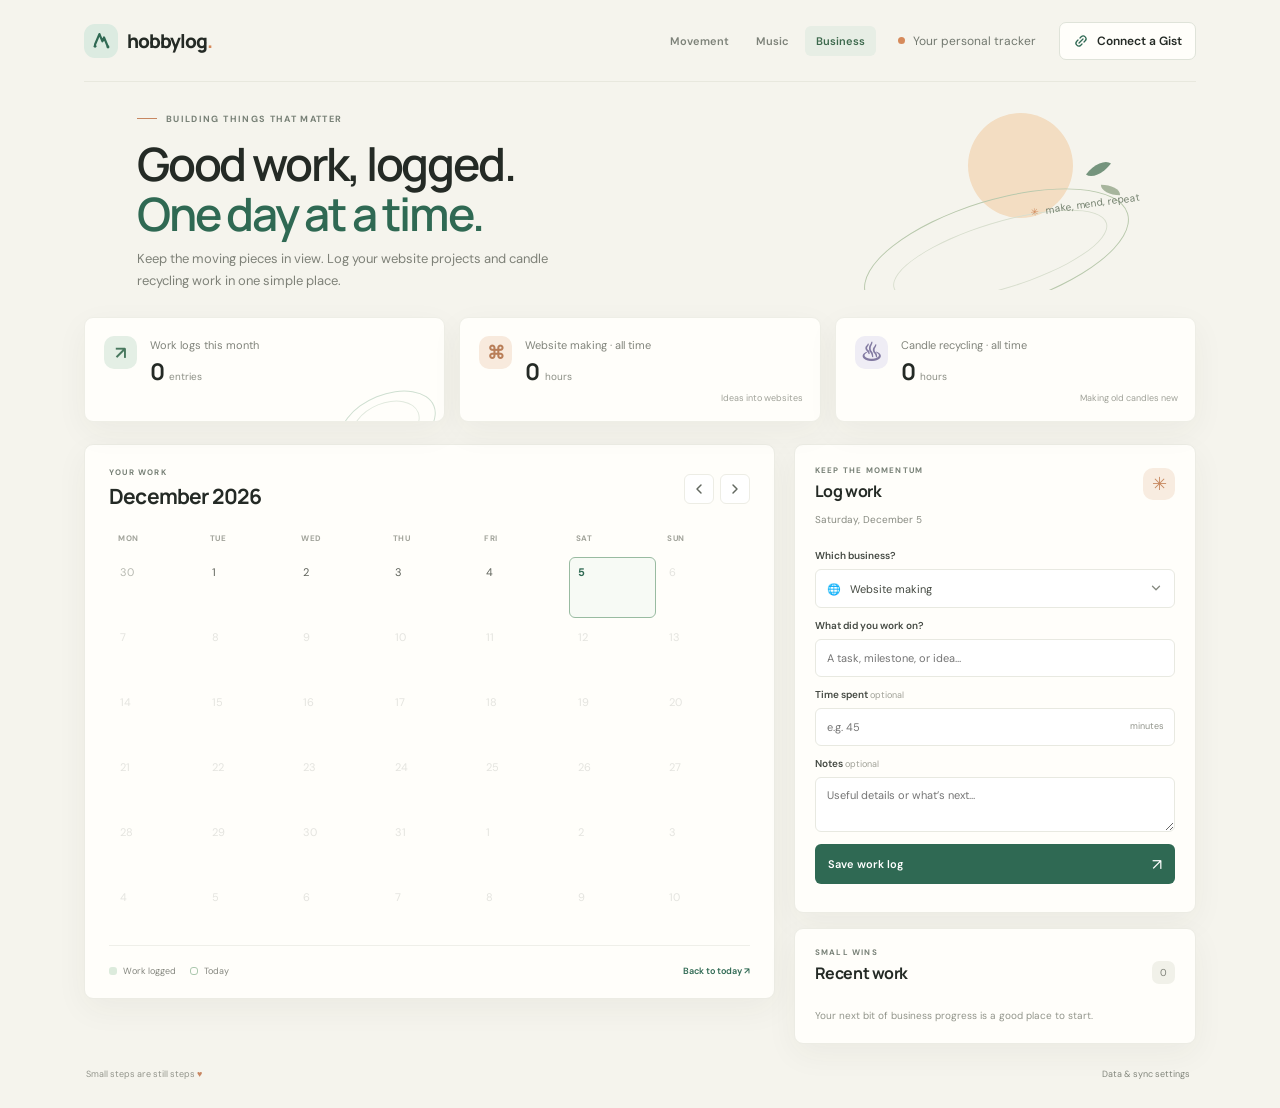
==== business.html @ 2e790e14 "Add Hobbylog tracker pages Co-authored-by: Copilot <223556219+Copilot@users.noreply.github.com>" ====
<!doctype html>
<html lang="en">
  <head>
    <meta charset="utf-8">
    <meta name="viewport" content="width=device-width, initial-scale=1">
    <meta name="theme-color" content="#f5f4ed">
    <meta name="description" content="Keep a simple work log for your businesses.">
    <title>Business log — Hobbylog</title>
    <link rel="preconnect" href="https://fonts.googleapis.com">
    <link rel="preconnect" href="https://fonts.gstatic.com" crossorigin>
    <link href="https://fonts.googleapis.com/css2?family=DM+Sans:wght@400;500;600;700&family=Manrope:wght@400;500;600;700;800&display=swap" rel="stylesheet">
    <link rel="stylesheet" href="styles.css">
    <script src="storage.js" defer></script>
    <script src="business.js" defer></script>
  </head>
  <body>
    <div class="page-shell">
      <header class="topbar">
        <a class="brand" href="index.html" aria-label="Hobbylog home">
          <span class="brand-mark" aria-hidden="true">
            <svg viewBox="0 0 32 32" fill="none">
              <path d="M7 21.5 13.2 7l4.1 10.1 2.2-5.3L25 25" stroke="currentColor" stroke-width="3" stroke-linecap="round" stroke-linejoin="round"/>
              <circle cx="7" cy="24" r="2" fill="currentColor"/>
              <circle cx="25" cy="25" r="2" fill="currentColor"/>
            </svg>
          </span>
          <span>hobbylog<span class="brand-dot">.</span></span>
        </a>
        <nav class="main-nav" aria-label="Hobby trackers">
          <a class="nav-link" href="index.html">Movement</a>
          <a class="nav-link" href="music.html">Music</a>
          <a class="nav-link is-active" href="business.html" aria-current="page">Business</a>
        </nav>
        <div class="topbar-right">
          <span class="local-badge"><span></span> Your personal tracker</span>
          <button class="connection-button" id="open-settings" type="button">
            <svg viewBox="0 0 20 20" fill="none" aria-hidden="true">
              <path d="M7.5 12.5 12.5 7.5M6.25 8.75l-1.5 1.5a3.536 3.536 0 0 0 5 5l1.5-1.5M13.75 11.25l1.5-1.5a3.536 3.536 0 0 0-5-5l-1.5 1.5" stroke="currentColor" stroke-width="1.6" stroke-linecap="round"/>
            </svg>
            <span id="connection-label">Connect a Gist</span>
          </button>
        </div>
      </header>

      <main>
        <section class="intro business-intro">
          <div class="intro-copy">
            <div class="eyebrow"><span class="eyebrow-line"></span> BUILDING THINGS THAT MATTER</div>
            <h1>Good work, logged.<br><span>One day at a time.</span></h1>
            <p>Keep the moving pieces in view. Log your website projects and candle recycling work in one simple place.</p>
          </div>
          <div class="intro-art business-art" aria-hidden="true">
            <div class="sun"></div>
            <div class="art-path"></div>
            <div class="art-caption"><span class="sparkle">✳</span> make, mend, repeat</div>
            <div class="art-leaf leaf-one"></div>
            <div class="art-leaf leaf-two"></div>
          </div>
        </section>

        <section class="stats-grid" aria-label="Business work log stats">
          <article class="stat-card stat-month">
            <span class="stat-icon mint-icon" aria-hidden="true">↗</span>
            <div>
              <p class="stat-label">Work logs this month</p>
              <p class="stat-value"><span id="month-count">0</span><span class="stat-unit">entries</span></p>
            </div>
            <div class="stat-decoration" aria-hidden="true"></div>
          </article>
          <article class="stat-card">
            <span class="stat-icon peach-icon" aria-hidden="true">⌘</span>
            <div>
              <p class="stat-label">Website making · all time</p>
              <p class="stat-value"><span id="website-hours">0</span><span class="stat-unit">hours</span></p>
            </div>
            <span class="stat-note">Ideas into websites</span>
          </article>
          <article class="stat-card">
            <span class="stat-icon lavender-icon" aria-hidden="true">♨</span>
            <div>
              <p class="stat-label">Candle recycling · all time</p>
              <p class="stat-value"><span id="candle-hours">0</span><span class="stat-unit">hours</span></p>
            </div>
            <span class="stat-note">Making old candles new</span>
          </article>
        </section>

        <section class="tracker-layout" aria-label="Business work log">
          <div class="calendar-card">
            <div class="calendar-heading">
              <div>
                <p class="section-kicker">YOUR WORK</p>
                <h2 id="month-heading"></h2>
              </div>
              <div class="month-controls">
                <button class="icon-button" id="previous-month" type="button" aria-label="Previous month">
                  <svg viewBox="0 0 20 20" fill="none" aria-hidden="true"><path d="m12.5 15-5-5 5-5" stroke="currentColor" stroke-width="1.8" stroke-linecap="round" stroke-linejoin="round"/></svg>
                </button>
                <button class="icon-button" id="next-month" type="button" aria-label="Next month">
                  <svg viewBox="0 0 20 20" fill="none" aria-hidden="true"><path d="m7.5 15 5-5-5-5" stroke="currentColor" stroke-width="1.8" stroke-linecap="round" stroke-linejoin="round"/></svg>
                </button>
              </div>
            </div>
            <div class="calendar-weekdays" aria-hidden="true">
              <span>MON</span><span>TUE</span><span>WED</span><span>THU</span><span>FRI</span><span>SAT</span><span>SUN</span>
            </div>
            <div class="calendar-grid" id="calendar-grid" role="grid" aria-label="Business work calendar"></div>
            <div class="calendar-footer">
              <span class="legend"><span class="legend-dot practice-dot"></span> Work logged</span>
              <span class="legend"><span class="legend-dot today-dot"></span> Today</span>
              <button class="text-button" id="back-to-today" type="button">Back to today <span aria-hidden="true">↗</span></button>
            </div>
          </div>

          <aside class="log-column">
            <section class="log-card business-log-card">
              <div class="log-card-top">
                <div>
                  <p class="section-kicker">KEEP THE MOMENTUM</p>
                  <h2>Log work</h2>
                </div>
                <span class="log-sparkle" aria-hidden="true">✳</span>
              </div>
              <p class="selected-date" id="selected-date"></p>
              <form id="business-form">
                <label for="business-type">Which business?</label>
                <div class="select-wrap">
                  <select id="business-type" name="business">
                    <option value="websites">🌐 &nbsp; Website making</option>
                    <option value="candles">🕯️ &nbsp; Candle recycling</option>
                  </select>
                  <svg viewBox="0 0 16 16" fill="none" aria-hidden="true"><path d="m4 6 4 4 4-4" stroke="currentColor" stroke-width="1.5" stroke-linecap="round" stroke-linejoin="round"/></svg>
                </div>
                <label for="task">What did you work on?</label>
                <input class="business-text-input" id="task" name="task" type="text" maxlength="140" placeholder="A task, milestone, or idea…" required>
                <label for="duration">Time spent <span class="optional-label">optional</span></label>
                <div class="duration-field">
                  <input id="duration" name="duration" type="number" min="1" max="600" step="1" placeholder="e.g. 45">
                  <span>minutes</span>
                </div>
                <label for="notes">Notes <span class="optional-label">optional</span></label>
                <textarea id="notes" name="notes" rows="2" maxlength="300" placeholder="Useful details or what’s next…"></textarea>
                <button class="save-button" type="submit"><span>Save work log</span><span aria-hidden="true">↗</span></button>
              </form>
              <div class="log-feedback" id="business-feedback" role="status" aria-live="polite"></div>
            </section>

            <section class="recent-card">
              <div class="recent-heading">
                <div>
                  <p class="section-kicker">SMALL WINS</p>
                  <h2>Recent work</h2>
                </div>
                <span class="recent-count" id="recent-count">0</span>
              </div>
              <div class="recent-list" id="recent-list"></div>
            </section>
          </aside>
        </section>

        <footer class="page-footer">
          <span>Small steps are still steps <span class="footer-heart">♥</span></span>
          <button class="footer-settings" id="footer-settings" type="button">Data &amp; sync settings</button>
        </footer>
      </main>
    </div>

    <dialog class="settings-dialog" id="settings-dialog" aria-labelledby="settings-title">
      <form class="settings-form" id="settings-form">
        <div class="dialog-heading">
          <div>
            <p class="section-kicker">YOUR DATA, YOUR WAY</p>
            <h2 id="settings-title">Connect a GitHub Gist</h2>
          </div>
          <button class="dialog-close" id="close-settings" type="button" aria-label="Close settings">×</button>
        </div>
        <p class="dialog-description">Your workouts, practice, and work logs stay in this browser unless you connect a Gist. Connect a secret (unlisted) Gist to back them up and sync across devices. Anyone with its link can view it.</p>
        <label for="github-token">GitHub personal access token</label>
        <input id="github-token" name="token" type="password" autocomplete="off" placeholder="github_pat_…" spellcheck="false">
        <p class="field-help">Use a fine-grained token with Gists access, or a classic token with the <code>gist</code> scope. The token is saved only in this browser.</p>
        <label for="gist-id">Gist ID <span class="optional-label">optional</span></label>
        <input id="gist-id" name="gistId" type="text" autocomplete="off" placeholder="Leave blank to create a new secret Gist" spellcheck="false">
        <p class="field-help">Already have a Hobbylog Gist? Paste its ID to load it. Otherwise, we’ll create one for you.</p>
        <div class="dialog-error" id="settings-error" role="alert"></div>
        <div class="dialog-actions">
          <button class="disconnect-button" id="disconnect-gist" type="button">Disconnect</button>
          <button class="save-button connect-button" id="connect-gist" type="submit"><span>Connect &amp; sync</span><span aria-hidden="true">↗</span></button>
        </div>
        <p class="privacy-note"><span aria-hidden="true">↳</span> Your token is never included in the website files. Anyone with access to this browser profile can use it.</p>
      </form>
    </dialog>
  </body>
</html>
---- styles.css ----
:root {
  color-scheme: light;
  --paper: #f5f4ed;
  --white: #fffefa;
  --ink: #242a25;
  --muted: #858980;
  --line: #e9e9df;
  --green: #2f6953;
  --green-dark: #275b48;
  --mint: #e2eee5;
  --peach: #f7e7d8;
  --lavender: #ece9f4;
  --shadow: 0 10px 32px rgb(52 57 42 / 5%);
}

* { box-sizing: border-box; }

body {
  margin: 0;
  background: var(--paper);
  color: var(--ink);
  font-family: "DM Sans", sans-serif;
  -webkit-font-smoothing: antialiased;
}

button, input, select, textarea { font: inherit; }
button { color: inherit; }

.page-shell { width: min(1112px, calc(100% - 64px)); margin: 0 auto; }
.topbar { height: 82px; display: flex; align-items: center; justify-content: space-between; border-bottom: 1px solid #e8e8de; }
.brand { display: inline-flex; align-items: center; gap: 9px; color: var(--ink); text-decoration: none; font-family: Manrope, sans-serif; font-size: 19px; font-weight: 800; letter-spacing: -1px; }
.brand-mark { width: 34px; height: 34px; display: grid; place-items: center; border-radius: 11px; background: #dcebe1; color: var(--green); }
.brand-mark svg { width: 23px; height: 23px; }
.brand-dot { color: #d68a5b; }
.main-nav { display: flex; align-items: center; gap: 5px; margin-left: auto; margin-right: 22px; }
.nav-link { padding: 8px 11px; border-radius: 6px; color: #7d8279; font-size: 11px; font-weight: 600; text-decoration: none; }
.nav-link:hover { background: #ecefe7; color: #3d6149; }
.nav-link.is-active { background: #e7eee5; color: #3d694d; }
.topbar-right { display: flex; align-items: center; gap: 23px; }
.local-badge { display: inline-flex; align-items: center; gap: 8px; color: #72786f; font-size: 12px; }
.local-badge > span { width: 7px; height: 7px; border-radius: 50%; background: #d68a5b; }
.connection-button { min-height: 38px; display: inline-flex; align-items: center; gap: 8px; border: 1px solid #dfe3d9; border-radius: 7px; background: var(--white); padding: 0 13px; font-size: 12px; font-weight: 600; cursor: pointer; transition: border-color .2s, background .2s; }
.connection-button:hover { border-color: #9cb8a4; background: #fbfdf8; }
.connection-button svg { width: 16px; height: 16px; color: var(--green); }
.connection-button.is-connected { border-color: #bdd9c5; background: #eff8ef; color: var(--green-dark); }

.intro { min-height: 235px; display: flex; align-items: center; justify-content: space-between; padding: 30px 52px 25px 53px; overflow: hidden; position: relative; }
.intro-copy { position: relative; z-index: 1; }
.eyebrow, .section-kicker { color: #778076; font-size: 9px; font-weight: 700; letter-spacing: 1.35px; }
.eyebrow { display: flex; align-items: center; gap: 9px; margin-bottom: 14px; }
.eyebrow-line { display: block; width: 20px; height: 1px; background: #c78761; }
h1, h2, p { margin-top: 0; }
h1 { margin-bottom: 10px; font-family: Manrope, sans-serif; font-size: clamp(35px, 4vw, 46px); line-height: 1.08; letter-spacing: -2.2px; font-weight: 600; }
h1 span { color: var(--green); }
.intro-copy > p { max-width: 430px; margin: 0; color: #7e8178; font-size: 13px; line-height: 1.65; }
.intro-art { width: 310px; height: 180px; position: absolute; right: 56px; top: 28px; overflow: hidden; }
.sun { position: absolute; width: 105px; height: 105px; top: 3px; right: 67px; border-radius: 50%; background: #f3ddc2; }
.art-path { position: absolute; width: 275px; height: 107px; right: 6px; top: 90px; border: 1px solid #b9c9ad; border-radius: 50%; transform: rotate(-17deg); }
.art-path::after { content: ""; position: absolute; width: 221px; height: 65px; top: 22px; left: 28px; border: 1px solid #d9dfcf; border-radius: 50%; }
.art-caption { position: absolute; z-index: 1; top: 88px; right: 0; color: #73806e; font-size: 10px; transform: rotate(-8deg); }
.sparkle { margin-right: 4px; color: #d18d60; }
.art-leaf { position: absolute; z-index: 1; width: 13px; height: 24px; border-radius: 100% 0 100% 0; background: #75947d; transform: rotate(38deg); }
.leaf-one { top: 47px; right: 35px; }
.leaf-two { top: 68px; right: 23px; transform: rotate(90deg) scale(.8); background: #a7b59d; }

.stats-grid { display: grid; grid-template-columns: repeat(3, 1fr); gap: 14px; margin-bottom: 22px; }
.stat-card { min-height: 105px; position: relative; display: flex; align-items: flex-start; gap: 13px; overflow: hidden; padding: 18px 19px; border: 1px solid #eeeee6; border-radius: 9px; background: var(--white); box-shadow: var(--shadow); }
.stat-card > div:nth-child(2) { position: relative; z-index: 1; }
.stat-icon { width: 33px; height: 33px; display: grid; flex: 0 0 auto; place-items: center; border-radius: 10px; font-size: 18px; font-weight: 600; }
.mint-icon { color: #48785e; background: #e4efe5; }
.peach-icon { color: #b97e58; background: #f8eadd; }
.lavender-icon { color: #827aa1; background: #efedf5; font-size: 25px; }
.stat-label { margin: 2px 0 3px; color: #81847b; font-size: 11px; }
.stat-value { display: flex; align-items: baseline; gap: 5px; margin: 0; color: var(--ink); font-family: Manrope, sans-serif; font-size: 23px; font-weight: 700; letter-spacing: -.8px; }
.stat-unit { color: #8c8f86; font-family: "DM Sans", sans-serif; font-size: 10px; font-weight: 400; letter-spacing: 0; }
.stat-note { position: absolute; right: 17px; bottom: 17px; color: #a0a299; font-size: 9px; }
.stat-decoration { width: 100px; height: 61px; position: absolute; right: 6px; bottom: -34px; border: 1px solid #cfdfd1; border-radius: 50%; transform: rotate(-22deg); }
.stat-decoration::after { content: ""; position: absolute; width: 68px; height: 43px; top: 7px; left: 12px; border: 1px solid #e1e9de; border-radius: 50%; }

.plan-card { margin-bottom: 22px; padding: 21px 23px 15px; border: 1px solid #e9ebe1; border-radius: 9px; background: #fcfcf7; box-shadow: var(--shadow); }
.plan-header { display: flex; align-items: flex-start; justify-content: space-between; gap: 12px; margin-bottom: 16px; }
.plan-header h2 { font-size: 17px; }
.plan-date-badge { flex: 0 0 auto; padding: 7px 10px; border: 1px solid #e2e8dd; border-radius: 6px; background: #f2f6ef; color: #5e785f; font-size: 9px; font-weight: 600; }
.cycle-steps { display: grid; grid-template-columns: repeat(3, 1fr); gap: 7px; margin-bottom: 16px; }
.cycle-step { min-height: 34px; display: flex; align-items: center; gap: 8px; padding: 0 10px; border: 1px solid #edeee7; border-radius: 6px; background: white; color: #92958b; font-size: 9px; }
.cycle-step-number { color: #a4a69e; font-size: 8px; font-weight: 700; }
.cycle-step.is-current { border-color: #b7cdb9; background: #f0f6ef; color: #426d51; font-weight: 700; }
.cycle-step.is-current .cycle-step-number, .cycle-step.is-complete .cycle-step-number { color: #50815d; }
.cycle-step.is-complete { color: #788479; }
.phase-summary { display: flex; align-items: flex-start; gap: 12px; padding: 13px 14px; border-radius: 7px; background: #f3f5ed; }
.phase-number { display: grid; width: 29px; height: 29px; flex: 0 0 auto; place-items: center; border-radius: 8px; background: #e2ecdf; color: #4a7455; font-family: Manrope, sans-serif; font-size: 12px; font-weight: 700; }
.phase-copy { padding-top: 1px; }
.phase-title { margin: 0 0 4px; color: #3c493d; font-size: 10px; font-weight: 700; }
.phase-description { max-width: 760px; margin: 0; color: #747a70; font-size: 9px; line-height: 1.55; }
.weekly-rhythm { display: grid; grid-template-columns: repeat(7, minmax(0, 1fr)); gap: 7px; margin-top: 13px; }
.rhythm-day { min-width: 0; display: flex; flex-direction: column; align-items: flex-start; padding: 9px 8px; border: 1px solid #eeefe8; border-radius: 6px; background: white; }
.rhythm-weekday { margin-bottom: 7px; color: #9a9c93; font-size: 7px; font-weight: 700; letter-spacing: .6px; }
.rhythm-icon { margin-bottom: 5px; font-size: 13px; }
.rhythm-title { min-height: 22px; color: #50564e; font-size: 8px; font-weight: 700; line-height: 1.35; }
.rhythm-detail { margin-top: 3px; color: #92958b; font-size: 7px; line-height: 1.35; }
.rhythm-day.is-rest { background: #f5f2eb; }
.rhythm-day.is-rest .rhythm-title { color: #7d7568; }
.plan-safety-note { margin: 12px 0 0; color: #90948a; font-size: 8px; line-height: 1.55; }
.plan-safety-note span { padding-right: 3px; color: #c2845f; }
.day-plan { max-width: 100%; overflow: hidden; color: #a1846d; font-size: 7px; text-overflow: ellipsis; white-space: nowrap; }

.tracker-layout { display: grid; grid-template-columns: minmax(0, 1.58fr) minmax(295px, .92fr); align-items: start; gap: 19px; }
.calendar-card, .log-card, .recent-card { border: 1px solid #ecece4; border-radius: 9px; background: var(--white); box-shadow: var(--shadow); }
.calendar-card { padding: 22px 24px 17px; }
.calendar-heading { display: flex; align-items: center; justify-content: space-between; margin-bottom: 23px; }
.section-kicker { margin-bottom: 5px; font-size: 8px; letter-spacing: 1.2px; }
h2 { margin: 0; font-family: Manrope, sans-serif; font-size: 17px; font-weight: 700; letter-spacing: -.45px; }
.calendar-heading h2 { font-size: 21px; letter-spacing: -.8px; }
.month-controls { display: flex; gap: 6px; }
.icon-button { width: 30px; height: 30px; display: grid; place-items: center; border: 1px solid #ededE5; border-radius: 6px; background: white; cursor: pointer; }
.icon-button:hover { border-color: #b8cdbb; background: #f7faf6; }
.icon-button svg { width: 16px; height: 16px; color: #62685f; }
.calendar-weekdays, .calendar-grid { display: grid; grid-template-columns: repeat(7, minmax(0, 1fr)); }
.calendar-weekdays { margin-bottom: 6px; }
.calendar-weekdays span { padding: 0 0 6px 9px; color: #a1a39a; font-size: 8px; font-weight: 700; letter-spacing: .6px; }
.calendar-day { min-width: 0; height: 61px; display: flex; flex-direction: column; align-items: flex-start; position: relative; gap: 5px; margin: 2px; padding: 7px 8px; border: 1px solid transparent; border-radius: 6px; background: transparent; text-align: left; cursor: pointer; transition: background .15s, border-color .15s; }
.calendar-day:hover:not(:disabled) { background: #f4f7f1; }
.calendar-day:disabled { cursor: default; opacity: .43; }
.day-number { color: #5e625a; font-size: 11px; }
.calendar-day.is-outside .day-number { color: #b7b9b1; }
.calendar-day.is-today { border-color: #d3e2d5; }
.calendar-day.is-today .day-number { color: var(--green); font-weight: 700; }
.calendar-day.is-selected:not(.is-completed) { border-color: #99bba1; background: #f7faf5; }
.calendar-day.is-completed { background: #e8f1e7; }
.calendar-day.is-completed .day-number { color: #38644a; font-weight: 700; }
.calendar-day.is-completed.is-selected { border-color: #7ea789; }
.day-workout { max-width: 100%; overflow: hidden; color: #62806a; font-size: 8px; text-overflow: ellipsis; white-space: nowrap; }
.calendar-day.is-future .day-number { color: #c2c3bd; }
.practice-dot { background: #dcebdc; }
.calendar-footer { display: flex; align-items: center; gap: 14px; padding-top: 15px; border-top: 1px solid #efefe9; }
.legend { display: inline-flex; align-items: center; gap: 6px; color: #85877f; font-size: 9px; }
.legend-dot { width: 8px; height: 8px; display: inline-block; border-radius: 3px; }
.completed-dot { background: #dcebdc; }
.today-dot { border: 1px solid #abc8ae; }
.text-button { margin-left: auto; padding: 4px 0; border: 0; background: transparent; color: var(--green); font-size: 9px; font-weight: 600; cursor: pointer; }
.text-button:hover { color: #244b39; }

.log-column { display: grid; gap: 15px; }
.log-card { padding: 20px 20px 13px; }
.log-card-top { display: flex; align-items: center; justify-content: space-between; margin-bottom: 11px; }
.log-card-top h2, .recent-heading h2 { font-size: 16px; }
.log-sparkle { display: grid; width: 32px; height: 32px; place-items: center; border-radius: 10px; background: #f8ece0; color: #c6885f; font-size: 18px; }
.selected-date { margin-bottom: 19px; color: #888b82; font-size: 10px; }
#workout-form label, .settings-form > label { display: block; margin: 0 0 7px; color: #454a43; font-size: 10px; font-weight: 600; }
.select-wrap { position: relative; }
.select-wrap select, .settings-form input { width: 100%; height: 39px; appearance: none; border: 1px solid #e8e9e1; border-radius: 6px; outline: none; background: #fff; color: #444941; font-size: 11px; }
.select-wrap select { padding: 0 34px 0 11px; }
.select-wrap select:focus, .settings-form input:focus { border-color: #93b69b; box-shadow: 0 0 0 3px rgb(84 131 93 / 10%); }
.select-wrap > svg { width: 14px; height: 14px; position: absolute; top: 12px; right: 12px; pointer-events: none; color: #858980; }
.save-button { min-height: 40px; display: flex; align-items: center; justify-content: space-between; gap: 10px; width: 100%; margin-top: 12px; padding: 0 13px; border: 0; border-radius: 6px; background: var(--green); color: white; font-size: 11px; font-weight: 600; cursor: pointer; transition: background .15s, transform .15s; }
.save-button:hover { background: var(--green-dark); transform: translateY(-1px); }
.save-button > span:last-child { font-size: 16px; font-weight: 400; }
.save-button:disabled { cursor: wait; opacity: .72; transform: none; }
.clear-button { width: 100%; margin-top: 6px; padding: 7px; border: 0; background: transparent; color: #909188; font-size: 9px; cursor: pointer; }
.clear-button:hover { color: #af7050; }
.log-feedback { min-height: 14px; margin-top: 1px; color: #56805f; font-size: 9px; }
.log-feedback.is-error { color: #a34a3c; }
.recent-card { padding: 18px 20px 14px; }
.recent-heading { display: flex; align-items: flex-end; justify-content: space-between; margin-bottom: 11px; }
.recent-count { display: grid; width: 23px; height: 23px; place-items: center; border-radius: 7px; background: #f1f1e9; color: #81847b; font-size: 10px; }
.recent-list { display: grid; }
.recent-item { display: flex; align-items: center; gap: 10px; padding: 9px 0; border-top: 1px solid #f0f0ea; }
.recent-item:first-child { border-top: 0; }
.recent-emoji { width: 30px; height: 30px; display: grid; flex: 0 0 auto; place-items: center; border-radius: 9px; background: #f2f1e9; font-size: 15px; }
.recent-info { min-width: 0; }
.recent-type { overflow: hidden; margin: 0 0 3px; color: #464b44; font-size: 10px; font-weight: 600; text-overflow: ellipsis; white-space: nowrap; }
.recent-date { margin: 0; color: #9b9d95; font-size: 9px; }
.recent-empty { margin: 0; padding: 13px 0 5px; color: #92958b; font-size: 10px; line-height: 1.6; }
.page-footer { display: flex; justify-content: space-between; align-items: center; padding: 20px 2px 24px; color: #93958c; font-size: 9px; }
.footer-heart { color: #c88763; }
.footer-settings { padding: 4px; border: 0; background: none; color: #82867c; font-size: 9px; cursor: pointer; }
.footer-settings:hover { color: var(--green); }

.settings-dialog { width: min(460px, calc(100% - 30px)); max-height: calc(100% - 30px); padding: 0; overflow: auto; border: 1px solid #e7e9e0; border-radius: 12px; background: var(--white); color: var(--ink); box-shadow: 0 24px 80px rgb(31 40 30 / 20%); }
.settings-dialog::backdrop { background: rgb(34 40 34 / 35%); backdrop-filter: blur(2px); }
.settings-form { padding: 27px; }
.dialog-heading { display: flex; align-items: flex-start; justify-content: space-between; margin-bottom: 12px; }
.dialog-heading h2 { font-size: 20px; }
.dialog-close { width: 29px; height: 29px; border: 1px solid #ededE5; border-radius: 6px; background: white; color: #72766e; font-size: 20px; line-height: 1; cursor: pointer; }
.dialog-description { margin-bottom: 20px; color: #7d8178; font-size: 11px; line-height: 1.6; }
.settings-form input { height: 40px; margin-bottom: 5px; padding: 0 11px; font-size: 11px; }
.field-help { margin: 0 0 15px; color: #91948b; font-size: 9px; line-height: 1.55; }
.field-help code { padding: 1px 3px; border-radius: 3px; background: #f0f0e9; color: #555a51; font-size: 9px; }
.optional-label { color: #a0a197; font-size: 9px; font-weight: 400; }
.dialog-error { min-height: 16px; color: #a34a3c; font-size: 10px; line-height: 1.5; }
.dialog-actions { display: flex; align-items: center; gap: 10px; margin-top: 2px; }
.disconnect-button { flex: 1; min-height: 39px; border: 1px solid #e7e8e0; border-radius: 6px; background: #fff; color: #73776e; font-size: 10px; cursor: pointer; }
.disconnect-button:hover { border-color: #d6a49a; color: #a34a3c; }
.connect-button { flex: 2; width: auto; margin: 0; }
.privacy-note { margin: 16px 0 0; color: #999b93; font-size: 9px; line-height: 1.5; }
.privacy-note span { color: #c2845f; }

.music-log-card #music-form { display: grid; gap: 7px; }
.music-log-card #music-form label { margin: 4px 0 0; color: #454a43; font-size: 10px; font-weight: 600; }
.business-log-card #business-form { display: grid; gap: 7px; }
.business-log-card #business-form label { margin: 4px 0 0; color: #454a43; font-size: 10px; font-weight: 600; }
.business-text-input { width: 100%; height: 38px; padding: 0 11px; border: 1px solid #e8e9e1; border-radius: 6px; outline: none; background: white; color: #444941; font-size: 11px; }
.business-text-input:focus { border-color: #93b69b; box-shadow: 0 0 0 3px rgb(84 131 93 / 10%); }
.duration-field { position: relative; }
.duration-field input, .music-text-input, #notes { width: 100%; border: 1px solid #e8e9e1; border-radius: 6px; outline: none; background: white; color: #444941; font-size: 11px; }
.duration-field input { height: 38px; padding: 0 64px 0 11px; }
.duration-field > span { position: absolute; top: 12px; right: 11px; color: #91948b; font-size: 9px; pointer-events: none; }
.music-text-input { height: 38px; padding: 0 11px; }
#notes { min-height: 55px; padding: 9px 11px; resize: vertical; line-height: 1.5; }
.duration-field input:focus, .music-text-input:focus, #notes:focus { border-color: #93b69b; box-shadow: 0 0 0 3px rgb(84 131 93 / 10%); }
.music-log-card .save-button { margin-top: 5px; }
.business-log-card .save-button { margin-top: 5px; }
.session-item { align-items: flex-start; }
.session-item .recent-info { flex: 1; padding-top: 2px; }
.recent-focus { overflow: hidden; margin: 0 0 3px; color: #747970; font-size: 9px; text-overflow: ellipsis; white-space: nowrap; }
.session-delete { width: 25px; height: 25px; flex: 0 0 auto; border: 1px solid transparent; border-radius: 6px; background: transparent; color: #9a9d94; font-size: 17px; line-height: 1; cursor: pointer; }
.session-delete:hover { border-color: #ecd6cf; background: #fcf3ef; color: #a64f3c; }
.music-art .art-caption { color: #667966; }
.music-art .sparkle { font-size: 13px; }

@media (max-width: 780px) {
  .page-shell { width: min(100% - 36px, 600px); }
  .main-nav { margin-right: 10px; }
  .topbar-right { gap: 9px; }
  .intro { min-height: 214px; padding: 28px 15px; }
  .intro-art { right: 0; opacity: .5; transform: scale(.8); transform-origin: right center; }
  .intro-copy > p { max-width: 340px; }
  .tracker-layout { grid-template-columns: 1fr; }
  .log-column { grid-template-columns: 1fr 1fr; align-items: start; }
  .stat-card { padding: 15px 13px; gap: 9px; }
  .stat-icon { width: 29px; height: 29px; }
  .stat-note { display: none; }
  .weekly-rhythm { grid-template-columns: repeat(4, minmax(0, 1fr)); }
}

@media (max-width: 520px) {
  .page-shell { width: calc(100% - 28px); }
  .topbar { height: 67px; }
  .brand { gap: 7px; font-size: 17px; }
  .main-nav { gap: 1px; margin-right: 5px; }
  .nav-link { padding: 7px 6px; font-size: 9px; }
  .topbar-right { gap: 5px; }
  .local-badge { display: none; }
  .connection-button { min-height: 35px; gap: 5px; padding: 0 7px; font-size: 9px; }
  .connection-button svg { width: 14px; height: 14px; }
  .intro { min-height: 205px; padding-left: 5px; }
  .intro-art { right: -43px; opacity: .32; transform: scale(.68); }
  h1 { font-size: 37px; }
  .intro-copy > p { max-width: 290px; font-size: 11px; }
  .stats-grid { gap: 7px; margin-bottom: 14px; }
  .stat-card { min-height: 91px; display: block; padding: 11px 9px; }
  .stat-icon { width: 25px; height: 25px; margin-bottom: 5px; border-radius: 8px; font-size: 14px; }
  .lavender-icon { font-size: 20px; }
  .stat-label { margin: 0 0 1px; font-size: 9px; }
  .stat-value { font-size: 18px; }
  .stat-unit { font-size: 8px; }
  .plan-card { margin-bottom: 14px; padding: 16px 12px 13px; }
  .plan-header { flex-direction: column; margin-bottom: 12px; }
  .plan-header h2 { font-size: 15px; }
  .plan-date-badge { padding: 6px 8px; }
  .cycle-steps { gap: 4px; }
  .cycle-step { min-height: 32px; justify-content: center; gap: 4px; padding: 0 4px; font-size: 8px; }
  .weekly-rhythm { grid-template-columns: repeat(2, minmax(0, 1fr)); gap: 6px; }
  .rhythm-day { min-height: 75px; padding: 8px; }
  .rhythm-title { min-height: 0; font-size: 9px; }
  .rhythm-detail { font-size: 8px; }
  .plan-safety-note { font-size: 8px; }
  .calendar-card { padding: 18px 10px 13px; }
  .calendar-heading { margin: 0 7px 18px; }
  .calendar-heading h2 { font-size: 19px; }
  .calendar-day { height: 54px; margin: 1px; padding: 6px 4px; }
  .day-number { font-size: 10px; }
  .day-workout { font-size: 7px; }
  .calendar-weekdays span { padding-left: 5px; font-size: 7px; }
  .calendar-footer { gap: 9px; padding: 12px 4px 0; }
  .legend, .text-button { font-size: 8px; }
  .log-column { grid-template-columns: 1fr; }
  .page-footer { padding-top: 16px; }
}

@media (prefers-reduced-motion: reduce) {
  *, *::before, *::after { scroll-behavior: auto !important; transition-duration: .01ms !important; }
}
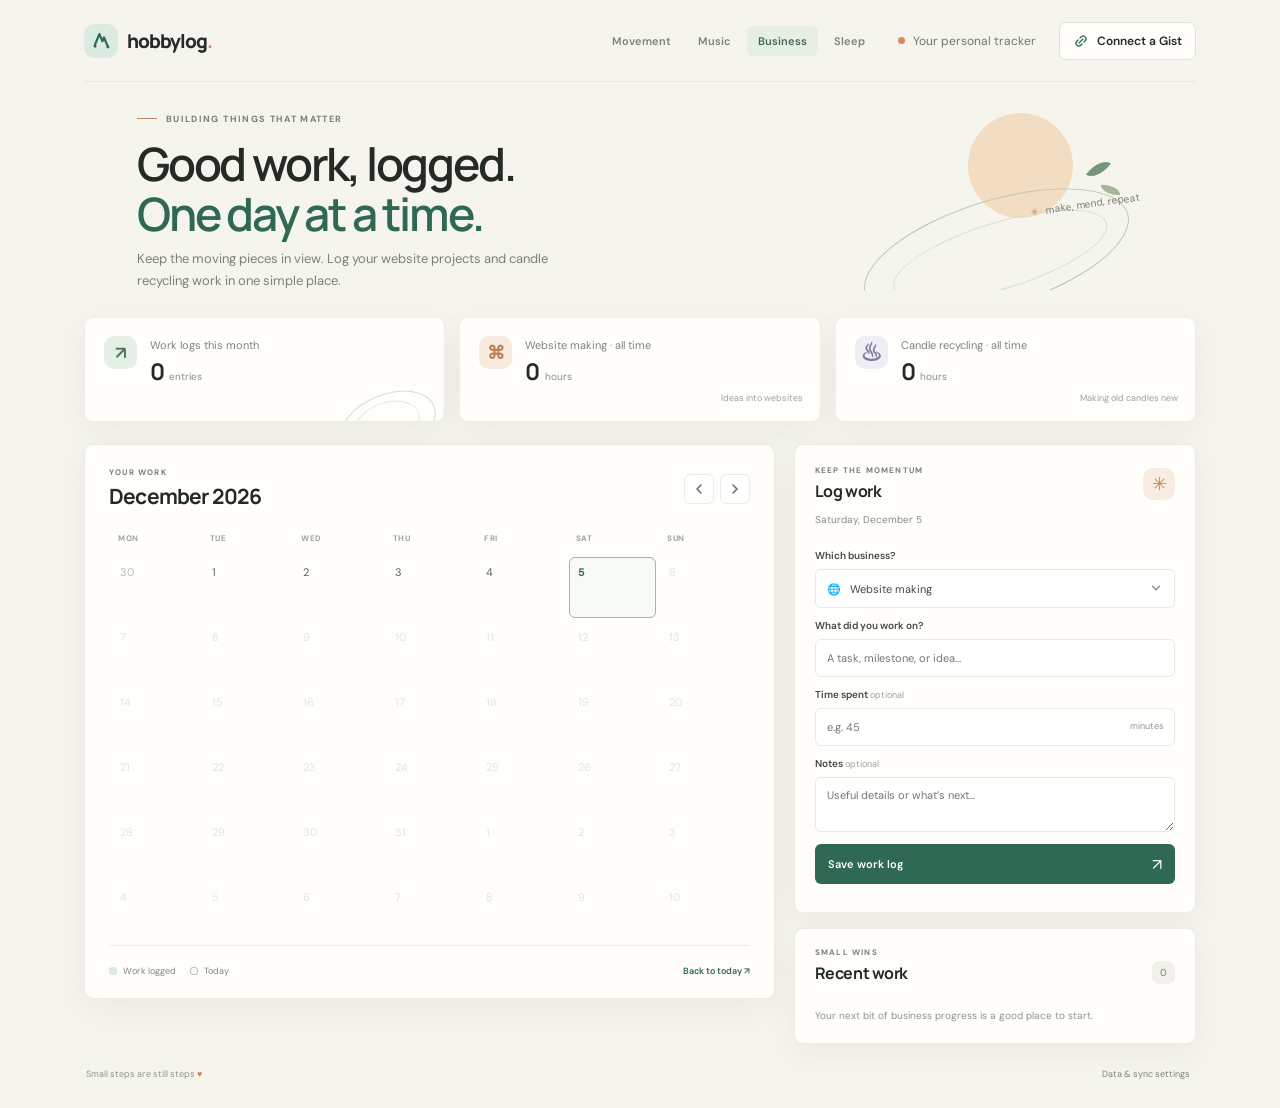
==== commit e103d933: "Nukkuminen lisätty" ====
--- a/business.html
+++ b/business.html
@@ -11,6 +11,7 @@
     <link href="https://fonts.googleapis.com/css2?family=DM+Sans:wght@400;500;600;700&family=Manrope:wght@400;500;600;700;800&display=swap" rel="stylesheet">
     <link rel="stylesheet" href="styles.css">
     <script src="storage.js" defer></script>
+    <script src="navigation.js" defer></script>
     <script src="business.js" defer></script>
   </head>
   <body>
@@ -26,10 +27,16 @@
           </span>
           <span>hobbylog<span class="brand-dot">.</span></span>
         </a>
-        <nav class="main-nav" aria-label="Hobby trackers">
+        <button class="nav-menu-button" id="toggle-nav" type="button" aria-controls="main-nav" aria-expanded="false" aria-label="Open tracker menu">
+          <svg viewBox="0 0 20 20" fill="none" aria-hidden="true">
+            <path d="M3 5.5h14M3 10h14M3 14.5h14" stroke="currentColor" stroke-width="1.7" stroke-linecap="round"/>
+          </svg>
+        </button>
+        <nav class="main-nav" id="main-nav" aria-label="Hobby trackers">
           <a class="nav-link" href="index.html">Movement</a>
           <a class="nav-link" href="music.html">Music</a>
           <a class="nav-link is-active" href="business.html" aria-current="page">Business</a>
+          <a class="nav-link" href="sleep.html">Sleep</a>
         </nav>
         <div class="topbar-right">
           <span class="local-badge"><span></span> Your personal tracker</span>
--- a/styles.css
+++ b/styles.css
@@ -33,6 +33,9 @@
 .brand-mark svg { width: 23px; height: 23px; }
 .brand-dot { color: #d68a5b; }
 .main-nav { display: flex; align-items: center; gap: 5px; margin-left: auto; margin-right: 22px; }
+.nav-menu-button { display: none; width: 36px; height: 36px; flex: 0 0 auto; place-items: center; border: 1px solid #dfe3d9; border-radius: 7px; background: var(--white); color: var(--green); cursor: pointer; }
+.nav-menu-button svg { width: 18px; height: 18px; }
+.nav-menu-button:hover, .nav-menu-button[aria-expanded="true"] { border-color: #9cb8a4; background: #fbfdf8; }
 .nav-link { padding: 8px 11px; border-radius: 6px; color: #7d8279; font-size: 11px; font-weight: 600; text-decoration: none; }
 .nav-link:hover { background: #ecefe7; color: #3d6149; }
 .nav-link.is-active { background: #e7eee5; color: #3d694d; }
@@ -146,6 +149,10 @@
 .log-card-top h2, .recent-heading h2 { font-size: 16px; }
 .log-sparkle { display: grid; width: 32px; height: 32px; place-items: center; border-radius: 10px; background: #f8ece0; color: #c6885f; font-size: 18px; }
 .selected-date { margin-bottom: 19px; color: #888b82; font-size: 10px; }
+.volleyball-toggle { width: 100%; min-height: 34px; padding: 0 10px; border: 1px solid #e8e9e1; border-radius: 6px; background: #fff; color: #555b52; font-size: 10px; font-weight: 600; text-align: left; cursor: pointer; }
+.volleyball-toggle:hover { border-color: #b7cdb9; background: #f7faf6; }
+.volleyball-toggle.is-active { border-color: #b7cdb9; background: #eff6ed; color: #3d694d; }
+.volleyball-note { margin: 5px 0 14px; color: #92958b; font-size: 8px; line-height: 1.4; }
 #workout-form label, .settings-form > label { display: block; margin: 0 0 7px; color: #454a43; font-size: 10px; font-weight: 600; }
 .select-wrap { position: relative; }
 .select-wrap select, .settings-form input { width: 100%; height: 39px; appearance: none; border: 1px solid #e8e9e1; border-radius: 6px; outline: none; background: #fff; color: #444941; font-size: 11px; }
@@ -169,6 +176,7 @@
 .recent-emoji { width: 30px; height: 30px; display: grid; flex: 0 0 auto; place-items: center; border-radius: 9px; background: #f2f1e9; font-size: 15px; }
 .recent-info { min-width: 0; }
 .recent-type { overflow: hidden; margin: 0 0 3px; color: #464b44; font-size: 10px; font-weight: 600; text-overflow: ellipsis; white-space: nowrap; }
+.recent-extra { margin: 0 0 3px; color: #65806a; font-size: 9px; }
 .recent-date { margin: 0; color: #9b9d95; font-size: 9px; }
 .recent-empty { margin: 0; padding: 13px 0 5px; color: #92958b; font-size: 10px; line-height: 1.6; }
 .page-footer { display: flex; justify-content: space-between; align-items: center; padding: 20px 2px 24px; color: #93958c; font-size: 9px; }
@@ -217,11 +225,42 @@
 .session-delete:hover { border-color: #ecd6cf; background: #fcf3ef; color: #a64f3c; }
 .music-art .art-caption { color: #667966; }
 .music-art .sparkle { font-size: 13px; }
+.sleep-art .sun { background: #e7e2ee; }
+.sleep-art .art-path { border-color: #bdb8cd; }
+.sleep-art .art-path::after { border-color: #ddd9e8; }
+.sleep-art .art-caption { color: #77718d; }
+.sleep-art .sparkle { color: #948bb2; }
+.sleep-schedule { display: flex; align-items: center; gap: 14px; margin: 0 0 22px; padding: 17px 20px; border: 1px solid #e8e5ee; border-radius: 9px; background: #fbfafc; box-shadow: var(--shadow); }
+.sleep-schedule-mark { width: 36px; height: 36px; display: grid; flex: 0 0 auto; place-items: center; border-radius: 11px; background: #efedf5; color: #827aa1; font-size: 19px; }
+.sleep-schedule h2 { margin-bottom: 5px; font-size: 14px; }
+.sleep-schedule p { margin: 0; color: #62675f; font-size: 10px; line-height: 1.6; }
+.sleep-schedule p strong { color: #4a5064; }
+.sleep-schedule p span { color: #898b84; }
+.sleep-schedule .sleep-scoring-note { margin-top: 3px; color: #8a8b84; font-size: 9px; }
+.flexible-badge { flex: 0 0 auto; margin-left: auto; padding: 7px 9px; border: 1px solid #e8e4d9; border-radius: 6px; background: #f7f4ed; color: #82765e; font-size: 9px; font-weight: 600; }
+.sleep-log-card #sleep-form { display: grid; gap: 7px; }
+.sleep-log-card #sleep-form label { margin: 4px 0 0; color: #454a43; font-size: 10px; font-weight: 600; }
+.sleep-time-input { width: 100%; height: 39px; padding: 0 11px; border: 1px solid #e8e9e1; border-radius: 6px; outline: none; background: #fff; color: #444941; font-size: 12px; }
+.sleep-time-input:focus { border-color: #93b69b; box-shadow: 0 0 0 3px rgb(84 131 93 / 10%); }
+.sleep-night-hint { margin: -10px 0 14px; color: #6d806f; font-size: 9px; line-height: 1.5; }
+.sleep-night-hint.is-flexible { color: #897a59; }
+.sleep-result { min-height: 16px; padding-top: 2px; color: #5c755f; font-size: 10px; font-weight: 600; }
+.sleep-log-card .save-button { margin-top: 2px; }
+.flexible-dot { background: #eee8d9; }
+.calendar-day.is-flexible-night { background: #f4f0e5; }
+.calendar-day.is-flexible-night .day-number { color: #796e54; font-weight: 700; }
+.day-flexible-label { color: #887b5c; }
+.sleep-recent-emoji { background: #efedf5; color: #827aa1; }
+.sleep-intro h1 span { color: #77718d; }
 
 @media (max-width: 780px) {
   .page-shell { width: min(100% - 36px, 600px); }
-  .main-nav { margin-right: 10px; }
-  .topbar-right { gap: 9px; }
+  .topbar { position: relative; z-index: 4; justify-content: flex-start; gap: 10px; }
+  .nav-menu-button { display: grid; }
+  .main-nav { display: none; position: absolute; top: calc(100% + 8px); right: 0; left: 0; z-index: 5; flex-direction: column; align-items: stretch; gap: 3px; margin: 0; padding: 7px; border: 1px solid #e6e8df; border-radius: 8px; background: var(--white); box-shadow: var(--shadow); }
+  .main-nav.is-open { display: flex; }
+  .nav-link { padding: 11px 12px; font-size: 12px; }
+  .topbar-right { gap: 9px; margin-left: auto; }
   .intro { min-height: 214px; padding: 28px 15px; }
   .intro-art { right: 0; opacity: .5; transform: scale(.8); transform-origin: right center; }
   .intro-copy > p { max-width: 340px; }
@@ -231,18 +270,20 @@
   .stat-icon { width: 29px; height: 29px; }
   .stat-note { display: none; }
   .weekly-rhythm { grid-template-columns: repeat(4, minmax(0, 1fr)); }
+  .sleep-schedule { align-items: flex-start; }
+  .flexible-badge { font-size: 8px; }
 }
 
 @media (max-width: 520px) {
   .page-shell { width: calc(100% - 28px); }
   .topbar { height: 67px; }
   .brand { gap: 7px; font-size: 17px; }
-  .main-nav { gap: 1px; margin-right: 5px; }
-  .nav-link { padding: 7px 6px; font-size: 9px; }
+  .main-nav { gap: 3px; }
   .topbar-right { gap: 5px; }
   .local-badge { display: none; }
   .connection-button { min-height: 35px; gap: 5px; padding: 0 7px; font-size: 9px; }
   .connection-button svg { width: 14px; height: 14px; }
+  .connection-button #connection-label { display: none; }
   .intro { min-height: 205px; padding-left: 5px; }
   .intro-art { right: -43px; opacity: .32; transform: scale(.68); }
   h1 { font-size: 37px; }
@@ -275,6 +316,10 @@
   .calendar-footer { gap: 9px; padding: 12px 4px 0; }
   .legend, .text-button { font-size: 8px; }
   .log-column { grid-template-columns: 1fr; }
+  .sleep-schedule { flex-wrap: wrap; gap: 10px; padding: 14px 12px; }
+  .sleep-schedule > div:nth-child(2) { flex: 1; min-width: 0; }
+  .flexible-badge { margin: 0 0 0 46px; }
+  .sleep-schedule p span { display: block; margin-top: 2px; }
   .page-footer { padding-top: 16px; }
 }
 
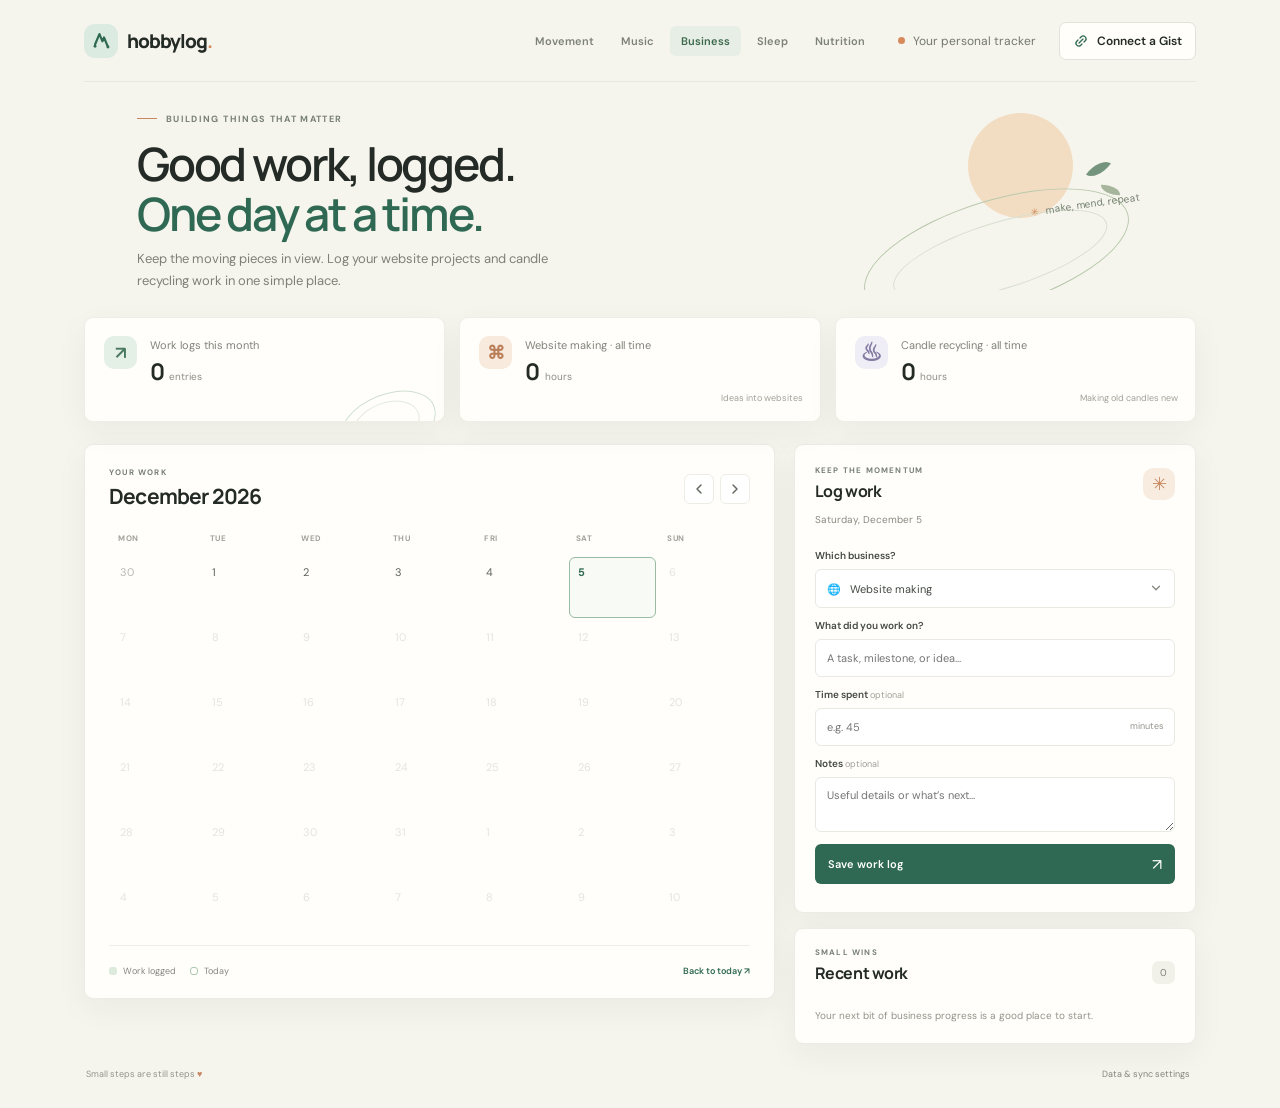
==== commit 90185d3b: "new site" ====
--- a/business.html
+++ b/business.html
@@ -37,6 +37,7 @@
           <a class="nav-link" href="music.html">Music</a>
           <a class="nav-link is-active" href="business.html" aria-current="page">Business</a>
           <a class="nav-link" href="sleep.html">Sleep</a>
+          <a class="nav-link" href="nutrition.html">Nutrition</a>
         </nav>
         <div class="topbar-right">
           <span class="local-badge"><span></span> Your personal tracker</span>
--- a/styles.css
+++ b/styles.css
@@ -240,8 +240,11 @@
 .flexible-badge { flex: 0 0 auto; margin-left: auto; padding: 7px 9px; border: 1px solid #e8e4d9; border-radius: 6px; background: #f7f4ed; color: #82765e; font-size: 9px; font-weight: 600; }
 .sleep-log-card #sleep-form { display: grid; gap: 7px; }
 .sleep-log-card #sleep-form label { margin: 4px 0 0; color: #454a43; font-size: 10px; font-weight: 600; }
-.sleep-time-input { width: 100%; height: 39px; padding: 0 11px; border: 1px solid #e8e9e1; border-radius: 6px; outline: none; background: #fff; color: #444941; font-size: 12px; }
+.sleep-time-input { width: 100%; min-width: 0; height: 39px; display: block; padding: 0 11px; border: 1px solid #e8e9e1; border-radius: 6px; outline: none; background: #fff; color: #444941; font-size: 12px; direction: ltr; touch-action: manipulation; }
 .sleep-time-input:focus { border-color: #93b69b; box-shadow: 0 0 0 3px rgb(84 131 93 / 10%); }
+@media (max-width: 520px), (pointer: coarse) {
+  .sleep-time-input { height: 44px; font-size: 16px; }
+}
 .sleep-night-hint { margin: -10px 0 14px; color: #6d806f; font-size: 9px; line-height: 1.5; }
 .sleep-night-hint.is-flexible { color: #897a59; }
 .sleep-result { min-height: 16px; padding-top: 2px; color: #5c755f; font-size: 10px; font-weight: 600; }
@@ -252,6 +255,79 @@
 .day-flexible-label { color: #887b5c; }
 .sleep-recent-emoji { background: #efedf5; color: #827aa1; }
 .sleep-intro h1 span { color: #77718d; }
+
+.nutrition-intro h1 span { color: #72885f; }
+.nutrition-art .sun { background: #e7edcf; }
+.nutrition-art .art-path { border-color: #c4cba9; }
+.nutrition-art .art-path::after { border-color: #e0e4d1; }
+.nutrition-art .art-caption { color: #78845e; }
+.nutrition-art .sparkle { color: #8c9a60; }
+.nutrition-date-row { display: flex; align-items: flex-end; justify-content: space-between; gap: 16px; margin: 0 0 14px; padding: 16px 19px; border: 1px solid #e9ebe1; border-radius: 9px; background: #fcfcf7; box-shadow: var(--shadow); }
+.nutrition-date-row h2 { font-size: 16px; }
+.nutrition-date-row > label { display: grid; gap: 5px; color: #777c72; font-size: 9px; font-weight: 600; }
+.nutrition-date-row input { min-height: 36px; padding: 0 9px; border: 1px solid #e8e9e1; border-radius: 6px; background: white; color: #444941; font-size: 11px; }
+.nutrition-stats { grid-template-columns: repeat(5, minmax(0, 1fr)); margin-bottom: 12px; }
+.nutrition-caveat { margin: 0 0 18px; padding: 10px 13px; border-left: 2px solid #c9cda6; background: #f0f1e7; color: #73776b; font-size: 9px; line-height: 1.6; }
+.nutrition-layout { display: grid; grid-template-columns: minmax(0, 1fr) minmax(0, 1fr); align-items: start; gap: 19px; }
+.nutrition-column { display: grid; gap: 15px; }
+.nutrition-log-card #meal-form, .water-card #water-form { display: grid; gap: 7px; }
+.nutrition-log-card #meal-form > label, .water-card #water-form > label { margin: 4px 0 0; color: #454a43; font-size: 10px; font-weight: 600; }
+.nutrition-log-card .select-wrap select { height: 38px; }
+.nutrition-text-input { width: 100%; min-width: 0; height: 38px; padding: 0 11px; border: 1px solid #e8e9e1; border-radius: 6px; outline: none; background: white; color: #444941; font-size: 11px; }
+.nutrition-text-input:focus, .nutrition-date-row input:focus { border-color: #93b69b; box-shadow: 0 0 0 3px rgb(84 131 93 / 10%); }
+.food-lookup { margin: 7px 0 0; padding: 10px; border: 1px solid #e5e9dd; border-radius: 7px; background: #fbfcf8; }
+.food-lookup legend { padding: 0 4px; color: #656b61; font-size: 9px; font-weight: 600; }
+.food-lookup legend span { color: #999c93; font-size: 8px; font-weight: 400; }
+.food-lookup-description { margin: 0 0 8px; color: #858980; font-size: 8px; line-height: 1.5; }
+.food-lookup-controls { display: grid; grid-template-columns: minmax(0, 1fr) 78px; align-items: end; gap: 7px; }
+.food-lookup-controls label { display: grid; gap: 4px; color: #777c72; font-size: 8px; font-weight: 600; }
+.food-lookup-controls .nutrition-text-input { height: 35px; padding: 0 8px; font-size: 10px; }
+.food-add-button { grid-column: 1 / -1; min-height: 32px; border: 1px solid #dfe7dd; border-radius: 5px; background: #f0f5ef; color: #4a7056; font-size: 9px; font-weight: 600; cursor: pointer; }
+.food-add-button:hover { border-color: #afc5b0; background: #e8f1e7; }
+.food-feedback { min-height: 12px; margin: 7px 0 1px; color: #898d83; font-size: 8px; line-height: 1.5; }
+.selected-food-list { display: grid; }
+.selected-food-item { display: flex; align-items: center; justify-content: space-between; gap: 6px; padding: 5px 0; border-top: 1px solid #eef0e9; color: #565d53; font-size: 8px; line-height: 1.4; }
+.selected-food-item > span { min-width: 0; }
+.selected-food-item .session-delete { width: 22px; height: 22px; }
+.food-estimate-preview { margin: 7px 0 0; padding: 7px 8px; border-radius: 5px; background: #eef3e9; color: #54705a; font-size: 8px; line-height: 1.5; }
+.food-source { margin: 7px 0 0; color: #999c93; font-size: 7px; line-height: 1.5; }
+.food-source a { color: #66836a; }
+.nutrition-estimates { display: grid; grid-template-columns: repeat(2, minmax(0, 1fr)); gap: 7px; margin: 7px 0 0; padding: 10px; border: 1px solid #edeee7; border-radius: 7px; }
+.nutrition-estimates legend, .food-groups legend { padding: 0 4px; color: #656b61; font-size: 9px; font-weight: 600; }
+.nutrition-estimates label { display: grid; gap: 4px; color: #81857b; font-size: 8px; }
+.nutrition-estimates input { width: 100%; min-width: 0; height: 34px; padding: 0 8px; border: 1px solid #e8e9e1; border-radius: 5px; outline: none; color: #444941; font-size: 10px; }
+.nutrition-estimates input:focus { border-color: #93b69b; box-shadow: 0 0 0 3px rgb(84 131 93 / 10%); }
+.nutrition-estimates input:disabled { background: #f1f2ed; color: #92958b; cursor: not-allowed; }
+.nutrition-estimates legend { max-width: 100%; line-height: 1.5; }
+.food-groups { margin: 7px 0 0; padding: 9px 10px 10px; border: 1px solid #edeee7; border-radius: 7px; }
+.food-groups legend span { color: #999c93; font-size: 8px; font-weight: 400; }
+.food-group-options { display: flex; flex-wrap: wrap; gap: 5px; }
+.food-group-options label { display: inline-flex; align-items: center; gap: 5px; padding: 6px 7px; border: 1px solid #e9ece3; border-radius: 5px; background: #fff; color: #666c62; font-size: 8px; font-weight: 500; cursor: pointer; }
+.food-group-options input { width: 12px; height: 12px; margin: 0; accent-color: var(--green); }
+.nutrition-log-card .save-button, .water-card .save-button { margin-top: 5px; }
+.nutrition-log-card .log-feedback { margin-top: 3px; }
+.nutrition-sparkle { background: #eef0df; color: #82915f; }
+.nutrition-meal-emoji { background: #eef0df; color: #82915f; }
+.nutrition-meal-item .recent-info { flex: 1; }
+.nutrition-meal-description { margin-top: 2px; white-space: normal; overflow-wrap: anywhere; }
+.nutrition-meal-foods { margin: 4px 0 0; color: #71846d; font-size: 8px; line-height: 1.45; }
+.nutrition-meals-card .recent-item { gap: 8px; }
+.water-sparkle { background: #e5eef0; color: #6b8f91; }
+.water-total { margin: 1px 0 13px; color: #3e665e; font-family: Manrope, sans-serif; font-size: 26px; font-weight: 700; letter-spacing: -.8px; }
+.water-total span { color: #8b9189; font-family: "DM Sans", sans-serif; font-size: 10px; font-weight: 400; letter-spacing: 0; }
+.water-input-row { position: relative; }
+.water-input-row input { padding-right: 40px; }
+.water-input-row > span { position: absolute; top: 12px; right: 12px; color: #91948b; font-size: 9px; pointer-events: none; }
+.water-quick-add { display: flex; gap: 6px; margin-top: 4px; }
+.water-quick-add button { flex: 1; min-height: 31px; border: 1px solid #e6ebe7; border-radius: 5px; background: #f8fbf8; color: #557466; font-size: 9px; cursor: pointer; }
+.water-quick-add button:hover { border-color: #b7cdb9; background: #eff6ed; }
+.variety-intro { margin: -2px 0 10px; color: #878b82; font-size: 9px; line-height: 1.5; }
+.variety-list { display: grid; }
+.variety-row { display: grid; grid-template-columns: minmax(105px, 1fr) minmax(60px, 1.2fr) 25px; align-items: center; gap: 9px; min-height: 31px; border-top: 1px solid #f0f0ea; color: #62685f; font-size: 9px; }
+.variety-track { height: 5px; overflow: hidden; border-radius: 4px; background: #eff0e9; }
+.variety-fill { height: 100%; display: block; border-radius: inherit; background: #a9bd9e; }
+.variety-days { color: #898d83; font-size: 8px; text-align: right; }
+.variety-note { margin: 12px 0 0; padding-top: 10px; border-top: 1px solid #f0f0ea; color: #92958b; font-size: 8px; line-height: 1.55; }
 
 @media (max-width: 780px) {
   .page-shell { width: min(100% - 36px, 600px); }
@@ -272,6 +348,9 @@
   .weekly-rhythm { grid-template-columns: repeat(4, minmax(0, 1fr)); }
   .sleep-schedule { align-items: flex-start; }
   .flexible-badge { font-size: 8px; }
+  .nutrition-layout { grid-template-columns: 1fr; }
+  .nutrition-stats { grid-template-columns: repeat(3, minmax(0, 1fr)); }
+  .nutrition-stats .stat-note { position: static; display: block; margin-top: 2px; font-size: 7px; }
 }
 
 @media (max-width: 520px) {
@@ -320,6 +399,12 @@
   .sleep-schedule > div:nth-child(2) { flex: 1; min-width: 0; }
   .flexible-badge { margin: 0 0 0 46px; }
   .sleep-schedule p span { display: block; margin-top: 2px; }
+  .nutrition-date-row { align-items: flex-start; padding: 13px 11px; }
+  .nutrition-date-row h2 { font-size: 13px; }
+  .nutrition-date-row > label { font-size: 8px; }
+  .nutrition-date-row input { width: 142px; height: 34px; font-size: 10px; }
+  .nutrition-estimates { padding: 8px; }
+  .variety-row { grid-template-columns: minmax(100px, 1fr) minmax(55px, 1.2fr) 25px; gap: 7px; }
   .page-footer { padding-top: 16px; }
 }
 
